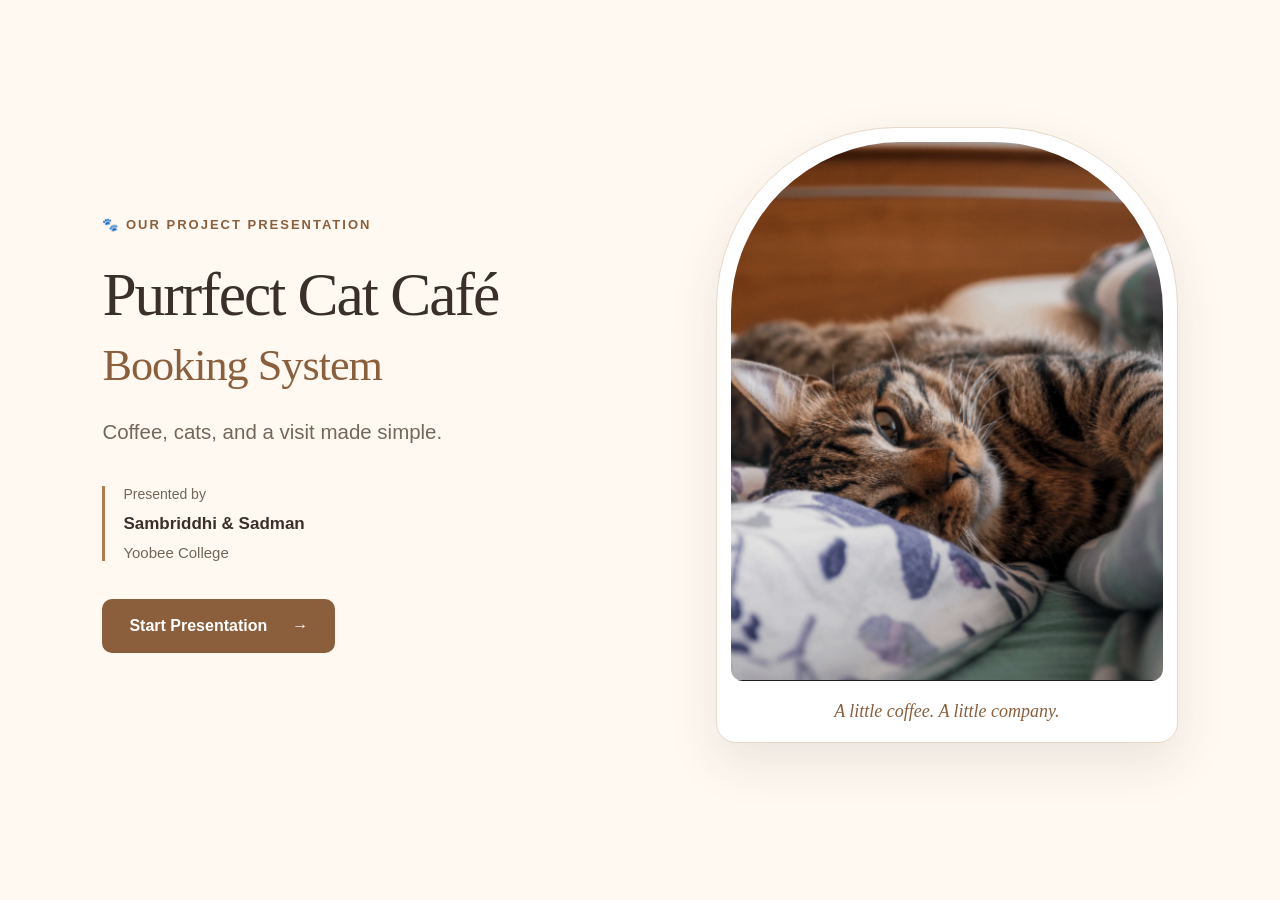
==== index.html @ cc34b5d9 "presentation for 106" ====
<!DOCTYPE html>
<html lang="en">
<head>
    <meta charset="UTF-8">
    <meta name="viewport" content="width=device-width, initial-scale=1.0">
    <title>Purrfect cat café presentation</title>
    <link rel="stylesheet" href="style.css">
<!-- Google Fonts -->
    <link href="https://fonts.googleapis.com/css2?family=Poppins:wght@400;500;600;700&display=swap" rel="stylesheet">

    <!-- Font Awesome -->
    <link rel="stylesheet"
      href="https://cdnjs.cloudflare.com/ajax/libs/font-awesome/6.7.2/css/all.min.css">

</head>
<body>

      <main class="intro-slide">

    <section class="intro-content">
      <p class="label">🐾 OUR PROJECT PRESENTATION</p>

      <h1>
        Purrfect Cat Café
        <span>Booking System</span>
      </h1>

      <p class="tagline">
        Coffee, cats, and a visit made simple.
      </p>

      <div class="presenters">
        <p class="presented-by">Presented by</p>
        <p class="names">Sambriddhi &amp; Sadman</p>
        <p class="college">Yoobee College</p>
      </div>

      <!-- Replace this link when your second page is ready. -->
      <a href="page2.html" class="start-button">
        Start Presentation <span aria-hidden="true">→</span>
      </a>
    </section>

    <div class="intro-visual">
      <div class="photo-frame">
        <img
          src="catImage.png"
          alt="A cat relaxing at the café"
          class="cat-photo"
        >
        <p class="photo-caption">A little coffee. A little company.</p>
      </div>
    </div>

    
</body>
</html>
---- style.css ----
/* Basic page settings */
* {
  margin: 0;
  padding: 0;
  box-sizing: border-box;
}

body {
  font-family: "Segoe UI", Arial, sans-serif;
  background: #fff9f2;
  color: #3b3028;
}

/* First presentation slide */
.intro-slide {
  min-height: 100vh;
  min-height: 100svh;
  position: relative;
  display: grid;
  grid-template-columns: 1.2fr 1fr;
  align-items: center;
  gap: 60px;
  padding: 80px 8% 110px;
}

/* Left-side content */
.label {
  margin-bottom: 28px;
  color: #8b5e3c;
  font-size: 13px;
  font-weight: 700;
  letter-spacing: 2px;
}

h1 {
  font-family: Georgia, "Times New Roman", serif;
  font-size: clamp(42px, 4.8vw, 76px);
  font-weight: 400;
  line-height: 1.12;
  letter-spacing: -2px;
}

h1 span {
  display: block;
  margin-top: 12px;
  color: #8b5e3c;
  font-size: 0.72em;
  letter-spacing: -1px;
}

.tagline {
  margin-top: 25px;
  color: #75665a;
  font-size: clamp(17px, 1.6vw, 22px);
  line-height: 1.6;
}

/* Presenter details */
.presenters {
  margin-top: 38px;
  padding-left: 18px;
  border-left: 3px solid #b17a50;
}

.presented-by {
  margin-bottom: 8px;
  color: #75665a;
  font-size: 14px;
}

.names {
  font-size: 17px;
  font-weight: 600;
  line-height: 1.6;
}

.college {
  margin-top: 6px;
  color: #75665a;
  font-size: 15px;
}

/* Navigation button */
.start-button {
  display: inline-flex;
  align-items: center;
  gap: 25px;
  margin-top: 38px;
  padding: 16px 25px;
  border: 2px solid #8b5e3c;
  border-radius: 10px;
  background: #8b5e3c;
  color: #ffffff;
  text-decoration: none;
  font-size: 16px;
  font-weight: 600;
  transition: background 0.2s ease, transform 0.2s ease;
}

.start-button:hover {
  background: #70482d;
  transform: translateY(-3px);
}

.start-button:focus-visible {
  outline: 3px solid #3b3028;
  outline-offset: 5px;
}

/* Right-side photo */
.intro-visual {
  width: 100%;
  max-width: 470px;
  justify-self: center;
}

.photo-frame {
  padding: 14px 14px 0;
  border: 1px solid #e8d8c8;
  border-radius: 180px 180px 20px 20px;
  background: #ffffff;
  box-shadow: 0 20px 50px rgba(59, 48, 40, 0.1);
}

.cat-photo {
  display: block;
  width: 100%;
  aspect-ratio: 4 / 5;
  border-radius: 170px 170px 12px 12px;
  object-fit: cover;
}

.photo-caption {
  padding: 20px 8px;
  color: #8b5e3c;
  font-family: Georgia, "Times New Roman", serif;
  font-size: 18px;
  font-style: italic;
  text-align: center;
}
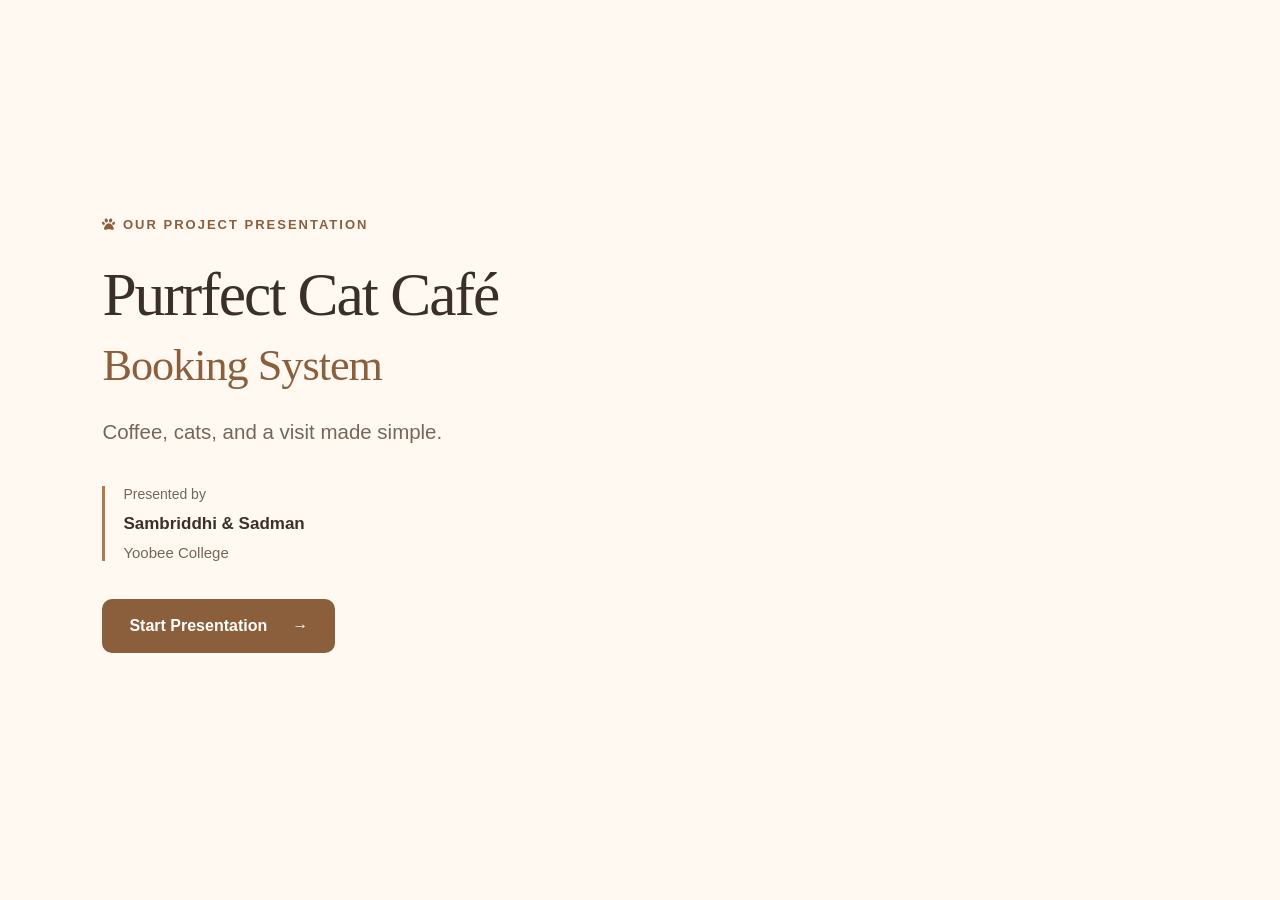
==== commit 8883fbe2: "basic changes" ====
--- a/index.html
+++ b/index.html
@@ -18,7 +18,9 @@
       <main class="intro-slide">
 
     <section class="intro-content">
-      <p class="label">🐾 OUR PROJECT PRESENTATION</p>
+      <p class="label">
+        <i class="fa-solid fa-paw" aria-hidden="true"></i>
+         OUR PROJECT PRESENTATION</p>
 
       <h1>
         Purrfect Cat Café
@@ -41,17 +43,7 @@
       </a>
     </section>
 
-    <div class="intro-visual">
-      <div class="photo-frame">
-        <img
-          src="catImage.png"
-          alt="A cat relaxing at the café"
-          class="cat-photo"
-        >
-        <p class="photo-caption">A little coffee. A little company.</p>
-      </div>
-    </div>
 
-    
+      </main>
 </body>
 </html>
--- a/style.css
+++ b/style.css
@@ -6,7 +6,7 @@
 }
 
 body {
-  font-family: "Segoe UI", Arial, sans-serif;
+  font-family: "Poppins", sans-serif;
   background: #fff9f2;
   color: #3b3028;
 }
@@ -107,28 +107,6 @@
   outline-offset: 5px;
 }
 
-/* Right-side photo */
-.intro-visual {
-  width: 100%;
-  max-width: 470px;
-  justify-self: center;
-}
-
-.photo-frame {
-  padding: 14px 14px 0;
-  border: 1px solid #e8d8c8;
-  border-radius: 180px 180px 20px 20px;
-  background: #ffffff;
-  box-shadow: 0 20px 50px rgba(59, 48, 40, 0.1);
-}
-
-.cat-photo {
-  display: block;
-  width: 100%;
-  aspect-ratio: 4 / 5;
-  border-radius: 170px 170px 12px 12px;
-  object-fit: cover;
-}
 
 .photo-caption {
   padding: 20px 8px;
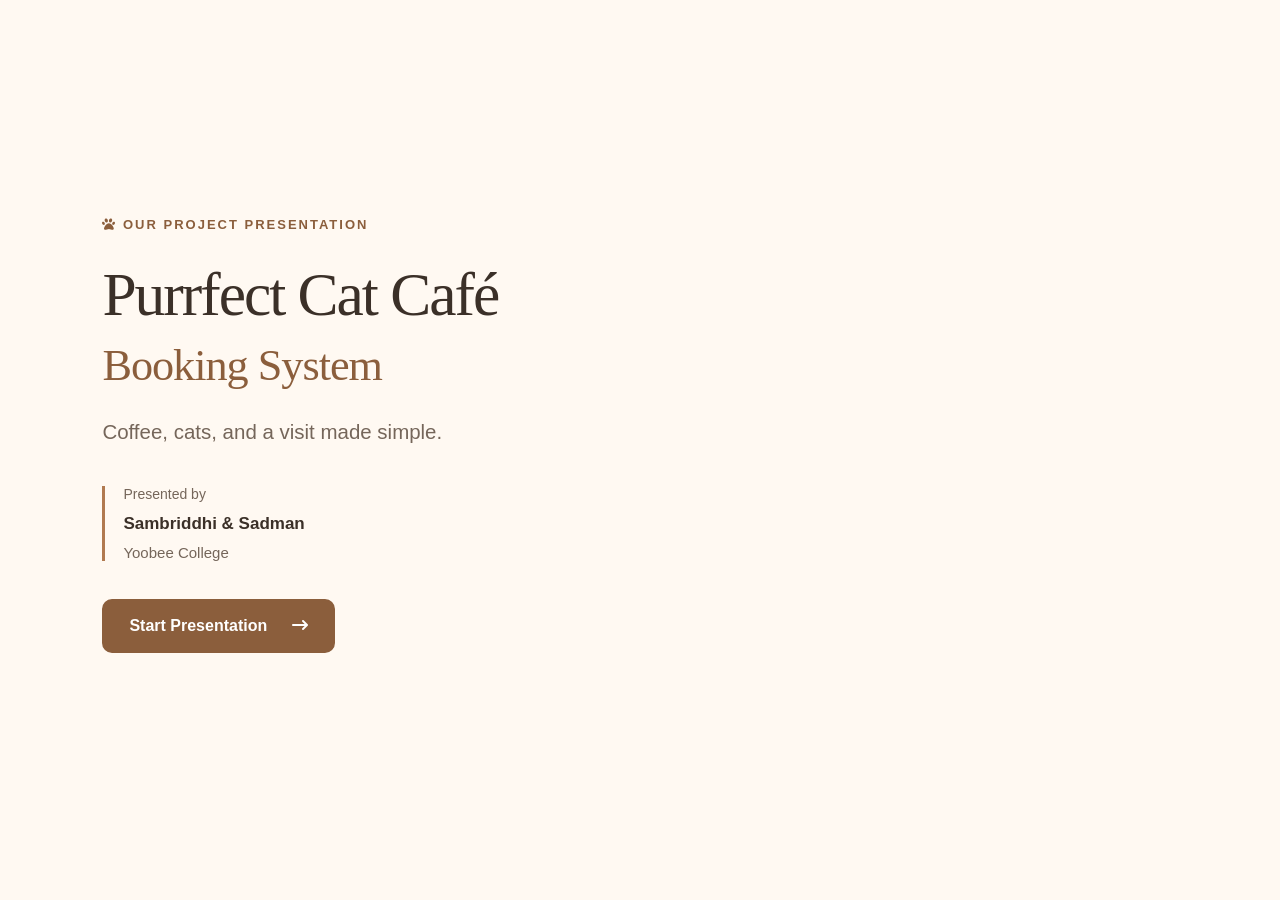
==== commit fe8c070e: "update the project url" ====
--- a/index.html
+++ b/index.html
@@ -39,7 +39,7 @@
 
       <!-- Replace this link when your second page is ready. -->
       <a href="page2.html" class="start-button">
-        Start Presentation <span aria-hidden="true">→</span>
+        Start Presentation <span aria-hidden="true"> <i class="fa-solid fa-arrow-right-long"></i> </span>
       </a>
     </section>
 
